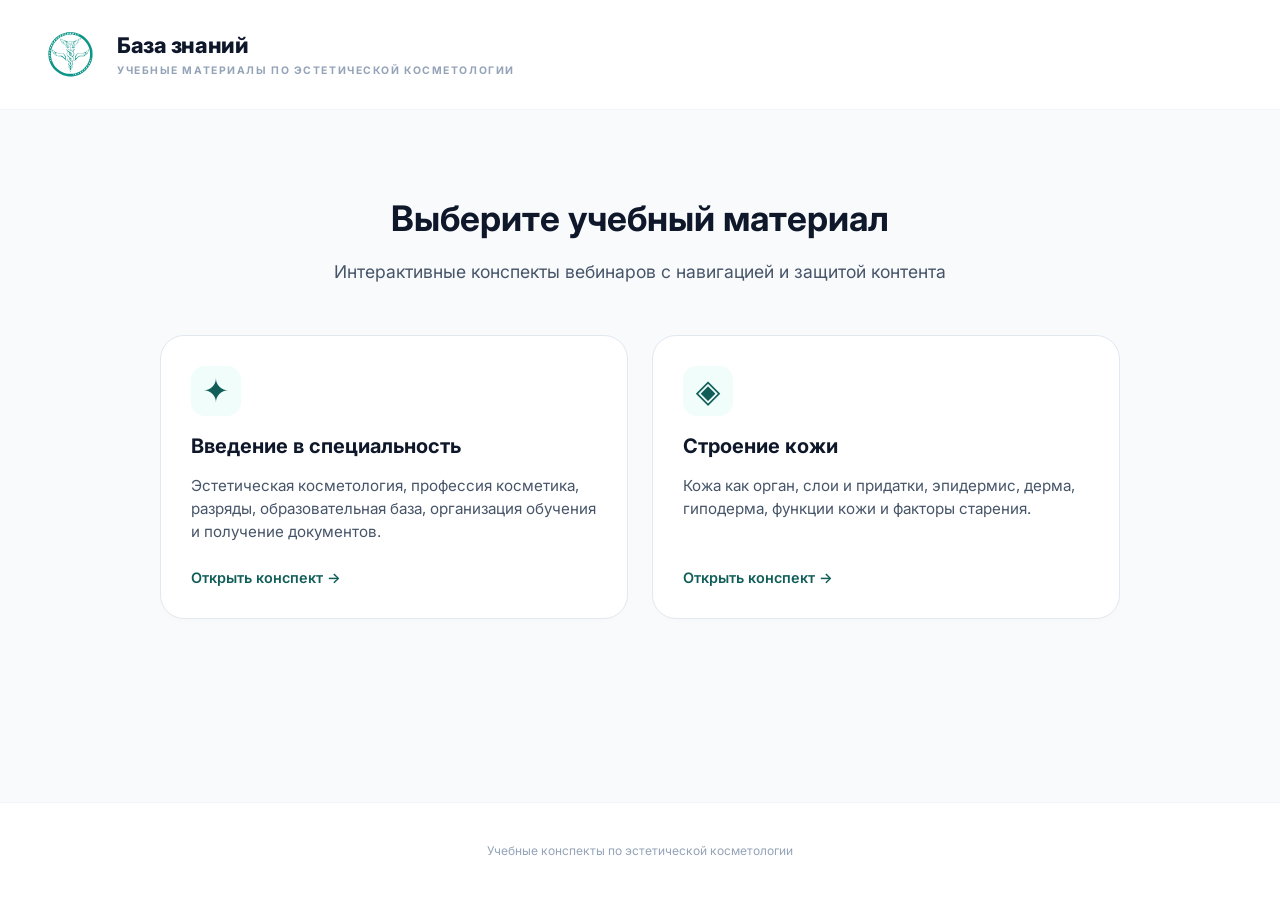
==== index.html @ 7b710b43 "[main] initial commit" ====
<!DOCTYPE html>
<html lang="ru">
<head>
    <meta charset="UTF-8">
    <meta name="viewport" content="width=device-width, initial-scale=1.0">
    <meta name="robots" content="noindex, nofollow">
    <title>Эстетическая косметология — Учебные конспекты</title>
    <link rel="preconnect" href="https://fonts.googleapis.com">
    <link href="https://fonts.googleapis.com/css2?family=Inter:wght@400;500;600;700;800&display=swap" rel="stylesheet">
    <link rel="stylesheet" href="style.css">
    <link rel="icon" type="image/png" href="assets/img/cosmetic-favicon.png">
</head>
<body>

    <header class="app-header">
        <a href="index.html" class="logo">
            <img src="assets/img/cosmetic-logo.svg" alt="logo">
        </a>
        <div>
            <h1>База знаний</h1>
            <p>Учебные материалы по эстетической косметологии</p>
        </div>
    </header>

    <div class="hub-container">
        <div class="hub-header">
            <h1>Выберите учебный материал</h1>
            <p>Интерактивные конспекты вебинаров с навигацией и защитой контента</p>
        </div>

        <div class="cards-grid">


            <a href="components/vvedenie-v-specialnost.html" class="hub-card">
                <div>
                    <div class="hub-icon">✦</div>
                    <h3>Введение в специальность</h3>
                    <p>Эстетическая косметология, профессия косметика, разряды, образовательная база, организация обучения и получение документов.</p>
                </div>
                <div class="btn-link">Открыть конспект &rarr;</div>
            </a>


            <a href="components/stroenie-kozhi.html" class="hub-card">
                <div>
                    <div class="hub-icon">◈</div>
                    <h3>Строение кожи</h3>
                    <p>Кожа как орган, слои и придатки, эпидермис, дерма, гиподерма, функции кожи и факторы старения.</p>
                </div>
                <div class="btn-link">Открыть конспект &rarr;</div>
            </a>
        </div>
    </div>

    <footer class="global-footer">
        Учебные конспекты по эстетической косметологии
    </footer>

    <script src="script.js"></script>
</body>
</html>
---- style.css ----
:root {
    --primary: #0d9488;
    --primary-light: #f0fdfa;
    --primary-border: #ccfbf1;
    --primary-text: #115e59;
    --accent: #10b981;
    --slate-900: #0f172a;
    --slate-850: #1e293b;
    --slate-600: #475569;
    --slate-400: #94a3b8;
    --slate-100: #f1f5f9;
    --bg-main: #f8fafc;
    --bg-card: #ffffff;
    --border-color: #f1f5f9;
    --card-border: #e2e8f0;
}

html {
    min-height: 100%;
    scroll-behavior: smooth;
    font-family: 'Inter', system-ui, -apple-system, sans-serif;
    background-color: var(--bg-main);
}

body {
    min-height: 100vh;
    margin: 0;
    padding: 0;
    display: flex;
    flex-direction: column;
    color: var(--slate-850);
    line-height: 1.4;
    font-size: 1rem;
    /* Защита от выделения текста */
    -webkit-user-select: none;
    -moz-user-select: none;
    -ms-user-select: none;
    user-select: none;
}

*, :after, :before {
    box-sizing: border-box;
    border: 0 solid #e5e7eb;
}

a, a:visited {
    color: var(--primary-text);
}

a:hover {
    color: var(--primary);
}

header.app-header {
    background: white;
    border-bottom: 1px solid var(--slate-100);
    padding: 24px 40px;
    display: flex;
    align-items: center;
    gap: 16px;
}

header.app-header .logo {
    padding: 8px;
    display: flex;
    align-items: center;
    justify-content: center;
}

header.app-header .logo img {
    display: block;
}

header.app-header h1 {
    margin: 0;
    font-size: 1.35rem;
    font-weight: 800;
    color: var(--slate-900);
    letter-spacing: -0.02em;
}

header.app-header p {
    margin: 4px 0 0;
    font-size: 0.65rem;
    color: var(--slate-400);
    text-transform: uppercase;
    letter-spacing: 0.15em;
    font-weight: 700;
}

.layout-container {
    display: flex;
    width: 100%;
    flex: 1 0 auto;
    max-width: 1440px;
    margin: 0 auto;
    gap: 32px;
    padding: 30px 40px;
}

.sidebar {
    width: 320px;
    flex-shrink: 0;
    position: sticky;
    top: 30px;
    height: calc(100vh - 120px);
    overflow-y: auto;
    background: white;
    border: 1px solid var(--border-color);
    border-radius: 24px;
    padding: 24px;
    box-shadow: 0 4px 6px -1px rgba(0, 0, 0, 0.02);
}

.sidebar-top-line {
    margin-bottom: 16px;
    border-bottom: 2px solid var(--slate-100);
    padding-bottom: 10px;
    display: flex;
    justify-content: space-between;
    align-items: center;
}

.sidebar h2 {
    font-size: 0.75rem;
    text-transform: uppercase;
    letter-spacing: 0.1em;
    color: var(--slate-400);
    margin: 0;
}

.sidebar ul.nav-list {
    list-style: none;
    padding: 0;
    margin: 0;
}

.sidebar ul.nav-list li {
    margin-bottom: 14px;
}

.sidebar ul.nav-list a.nav-section-header {
    display: block;
    font-size: 13px;
    font-weight: 700;
    color: var(--slate-900);
    text-decoration: none;
    margin-bottom: 8px;
    padding: 4px 6px;
}

.sidebar ul.nav-list a.nav-section-header:hover {
    color: var(--primary);
}

.sidebar a.active {
    color: var(--primary-text) !important;
    background-color: var(--primary-light);
    border: 1px solid var(--primary-border);
    font-weight: 600;
}

.sidebar .nav-section-header.active {
    color: var(--primary);
    background-color: var(--primary-light);
    border-radius: 10px;
}

.sidebar .sub-index {
    list-style: none;
    margin-left: 6px;
    border-left: 1px solid var(--slate-100);
    padding-left: 6px;
}

.sidebar .sub-index li {
    margin-bottom: 6px;
}

.sidebar .sub-index a {
    display: flex;
    flex-direction: column;
    justify-content: space-between;
    align-items: flex-start;
    gap: 4px;
    font-size: 11.5px;
    font-weight: 500;
    color: var(--slate-600);
    text-decoration: none;
    padding: 4px 8px;
    border-radius: 8px;
    transition: all 0.15s ease;
    border: 1px solid transparent;
}

.sidebar .sub-index a:hover {
    color: var(--primary-text);
    background-color: var(--primary-light);
}

.sidebar .tc-mini {
    font-size: 0.6rem;
    color: var(--slate-600);
    background: var(--slate-100);
    font-family: inherit;
    padding: 2px 10px;
    border-radius: 999px;
    border: 1px solid var(--card-border);
    font-weight: 600;
    letter-spacing: 0.02em;
    white-space: nowrap;
    margin-left: auto;
    max-width: 100%;
    overflow: hidden;
    text-overflow: ellipsis;
}

.main-content {
    flex-grow: 1;
    min-width: 0;
}

.category-divider {
    margin-top: 40px;
    margin-bottom: 24px;
    border-bottom: 1px solid var(--card-border);
    padding-bottom: 12px;
}

.category-divider:first-of-type {
    margin-top: 0;
}

.category-divider h2 {
    font-size: 1.6rem;
    font-weight: 800;
    color: var(--slate-900);
    margin: 0;
    letter-spacing: -0.02em;
}

.category-description {
    color: var(--slate-600);
    margin-top: 8px;
    line-height: 1.5;
}

blockquote {
    border-left: 4px solid #f59e0b;
    background: #fef3c7;
    padding: 16px 20px;
    margin: 16px 0;
    border-radius: 0 16px 16px 0;
    color: #78350f;
    line-height: 1.5;
}

.test-card {
    background: var(--bg-card);
    border: 1px solid var(--border-color);
    border-radius: 24px;
    padding: 30px;
    margin-bottom: 24px;
    box-shadow: 0 4px 6px -1px rgba(0, 0, 0, 0.01), 0 2px 4px -2px rgba(0, 0, 0, 0.01);
    transition: transform 0.22s ease, box-shadow 0.22s ease;
}

.test-card:hover {
    box-shadow: 0 12px 20px -8px rgba(0, 0, 0, 0.03), 0 4px 8px -4px rgba(0, 0, 0, 0.03);
}

.test-card h3 {
    margin-top: 0;
    color: var(--slate-900);
    font-size: 1.15rem;
    font-weight: 700;
    margin-bottom: 16px;
    display: flex;
    align-items: center;
    justify-content: space-between;
    flex-wrap: wrap;
    gap: 12px;
    border-bottom: 1px solid var(--border-color);
    padding-bottom: 14px;
}

.timestamp {
    font-size: 0.75rem;
    color: var(--slate-600);
    background: var(--slate-100);
    font-family: inherit;
    padding: 4px 10px;
    border-radius: 999px;
    border: 1px solid var(--card-border);
    font-weight: 600;
    letter-spacing: 0.02em;
    white-space: nowrap;
}

.timestamp-sub {
    font-size: 9px;
    color: var(--slate-600);
    background: var(--slate-100);
    border: 1px solid var(--card-border);
    padding: 1px 4px;
    border-radius: 4px;
    font-family: inherit;
    margin-right: 4px;
    font-weight: 600;
    display: inline-block;
    white-space: nowrap;
}

.hand-position {
    background-color: var(--primary-light);
    border: 1px solid var(--primary-border);
    color: var(--primary-text);
    border-radius: 14px;
    padding: 16px 20px;
    margin: 16px 0;
    font-weight: 500;
    line-height: 1.5;
}

.warning {
    background-color: #fef2f2;
    border-left: 4px solid #ef4444;
    color: #7f1d1d;
    border-radius: 0 14px 14px 0;
    padding: 16px 20px;
    margin: 16px 0;
    line-height: 1.5;
}

.note {
    background-color: #fffbeb;
    border-left: 4px solid #f59e0b;
    color: #78350f;
    border-radius: 0 14px 14px 0;
    padding: 16px 20px;
    margin: 16px 0;
    line-height: 1.5;
}

.tip {
    background-color: #f0fdfa;
    border-left: 4px solid #0d9488;
    color: #115e59;
    border-radius: 0 14px 14px 0;
    padding: 16px 20px;
    margin: 16px 0;
    line-height: 1.5;
}

.key-term {
    background-color: var(--slate-100);
    padding: 2px 6px;
    border-radius: 6px;
}

.split-grid {
    display: grid;
    grid-template-columns: 1fr 1fr;
    gap: 24px;
    margin-top: 16px;
}

.border-red {
    border-color: #fecaca;
}

.border-green {
    border-color: #0d9488;
}

ul.content-list, ol {
    padding-left: 18px;
    margin: 12px 0;
}

ul.content-list li, ol li {
    margin-bottom: 8px;
    color: #334155;
}

ol li {
    line-height: 1.6;
    font-weight: 500;
}

ol li::marker {
    color: var(--primary);
    font-weight: 700;
}

.breath-rhythm-grid {
    margin-top: 18px;
    display: grid;
    grid-template-columns: repeat(auto-fit, minmax(200px, 1fr));
    gap: 16px;
}

.breath-phase {
    display: grid;
    gap: 8px;
    border-radius: 16px;
    padding: 16px;
    line-height: 1.5;
}

.breath-in {
    background-color: #ecfdf5;
    border: 1px solid #a7f3d0;
    color: #065f46;
}

.breath-out {
    background-color: #ecfeff;
    border: 1px solid #a5f3fc;
    color: #075985;
}

.phase-title {
    font-weight: 800;
    letter-spacing: 0.05em;
    display: block;
    margin-bottom: 6px;
}

.scroll-top-btn {
    position: fixed;
    bottom: 30px;
    right: 30px;
    background-color: var(--primary);
    color: white;
    width: 52px;
    height: 52px;
    border-radius: 50%;
    box-shadow: 0 10px 15px -3px rgba(13, 148, 136, 0.3);
    display: flex;
    align-items: center;
    justify-content: center;
    text-decoration: none;
    transition: transform 0.22s ease, background-color 0.22s ease;
    z-index: 1201;
    font-size: 1.25rem;
}

.scroll-top-btn:hover {
    background-color: #0f766e;
    transform: scale(1.05);
}

.scroll-top-btn:visited {
    color: white;
}

footer.global-footer {
    flex-shrink: 0;
    text-align: center;
    color: var(--slate-400);
    font-size: 0.75rem;
    padding: 40px 20px;
    border-top: 1px solid var(--border-color);
    background: white;
    margin-top: 60px;
}

.data-table {
    width: 100%;
    border-collapse: collapse;
    margin: 16px 0;
}

.data-table th, .data-table td {
    padding: 8px;
    border: 1px solid var(--border-color);
}

.menu-toggle-btn {
    position: fixed;
    left: 10px;
    top: 50%;
    transform: translateY(-50%);
    width: 46px;
    height: 46px;
    background-color: var(--primary);
    border: none;
    border-radius: 50%;
    cursor: pointer;
    box-shadow: 0 10px 15px -3px rgba(13, 148, 136, 0.3);
    display: flex;
    align-items: center;
    justify-content: center;
    z-index: 1000;
    color: white;
    touch-action: manipulation;
    -webkit-tap-highlight-color: transparent;
}

.menu-toggle-btn:hover {
    background: var(--primary-text);
}

.hamburger-icon {
    width: 24px;
    height: 20px;
    display: flex;
    flex-direction: column;
    justify-content: space-between;
    pointer-events: none;
}

.hamburger-icon span {
    display: block;
    height: 3px;
    width: 100%;
    background: white;
    border-radius: 4px;
    transition: all 0.2s;
}

.close-sidebar-btn {
    background: #eef3f7;
    border: none;
    width: 36px;
    height: 36px;
    border-radius: 40px;
    display: flex;
    align-items: center;
    justify-content: center;
    cursor: pointer;
    color: var(--primary-text);
    font-size: 1.4rem;
}

.close-sidebar-btn:hover {
    background: #e0eaf0;
    color: var(--primary);
}

@media (min-width: 1025px) {
    .menu-toggle-btn, .close-sidebar-btn { display: none; }
}

@media (max-width: 1024px) {
    .layout-container { flex-direction: column; padding: 20px; }
    .menu-toggle-btn {
        position: absolute;
        top: 28px;
        left: 20px;
        transform: none;
    }
    .sidebar {
        position: fixed; top: 0; left: 0; width: 400px; max-width: 90vw; height: 100vh;
        z-index: 1100; transform: translateX(-100%); transition: transform 0.3s ease;
    }
    .sidebar.open { transform: translateX(0); }
    .split-grid, .breath-rhythm-grid { grid-template-columns: 1fr; }
    .sidebar-overlay {
        position: fixed; top: 0; left: 0; width: 100%; height: 100%;
        background-color: rgba(0,0,0,0.3); z-index: 1050; opacity: 0; visibility: hidden; transition: 0.25s;
    }
    .sidebar-overlay.active { opacity: 1; visibility: visible; }
    body.menu-open { overflow: hidden; }
}


.hub-container {
    width: 100%;
    flex: 1 0 auto;
    max-width: 1000px;
    margin: 60px auto;
    padding: 0 20px;
}
.hub-header {
    text-align: center;
    margin-bottom: 50px;
}
.hub-header h1 {
    font-size: 2.2rem;
    color: var(--slate-900);
    margin-bottom: 12px;
}
.hub-header p {
    color: var(--slate-600);
    font-size: 1.1rem;
}
.cards-grid {
    display: grid;
    grid-template-columns: repeat(auto-fit, minmax(280px, 1fr));
    gap: 24px;
}
.hub-card {
    background: var(--bg-card);
    border: 1px solid var(--card-border);
    border-radius: 24px;
    padding: 30px;
    box-shadow: 0 4px 6px -1px rgba(0, 0, 0, 0.01);
    transition: transform 0.22s ease, box-shadow 0.22s ease;
    display: flex;
    flex-direction: column;
    justify-content: space-between;
    text-decoration: none;
}
.hub-card:hover {
    box-shadow: 0 12px 20px -8px rgba(13, 148, 136, 0.15);
    border-color: var(--primary-border);
}
.hub-card h3 {
    color: var(--slate-900);
    font-size: 1.25rem;
    margin-top: 0;
    margin-bottom: 12px;
    display: flex;
    align-items: center;
    justify-content: space-between;
}
.hub-card p {
    color: var(--slate-600);
    font-size: 0.95rem;
    line-height: 1.5;
    margin-bottom: 24px;
}
.hub-card .btn-link {
    display: inline-flex;
    align-items: center;
    gap: 8px;
    color: var(--primary-text);
    font-weight: 600;
    font-size: 0.9rem;
}
.hub-icon {
    font-size: 2rem;
    margin-bottom: 16px;
    background: var(--primary-light);
    width: 50px;
    height: 50px;
    display: flex;
    align-items: center;
    justify-content: center;
    border-radius: 14px;
}
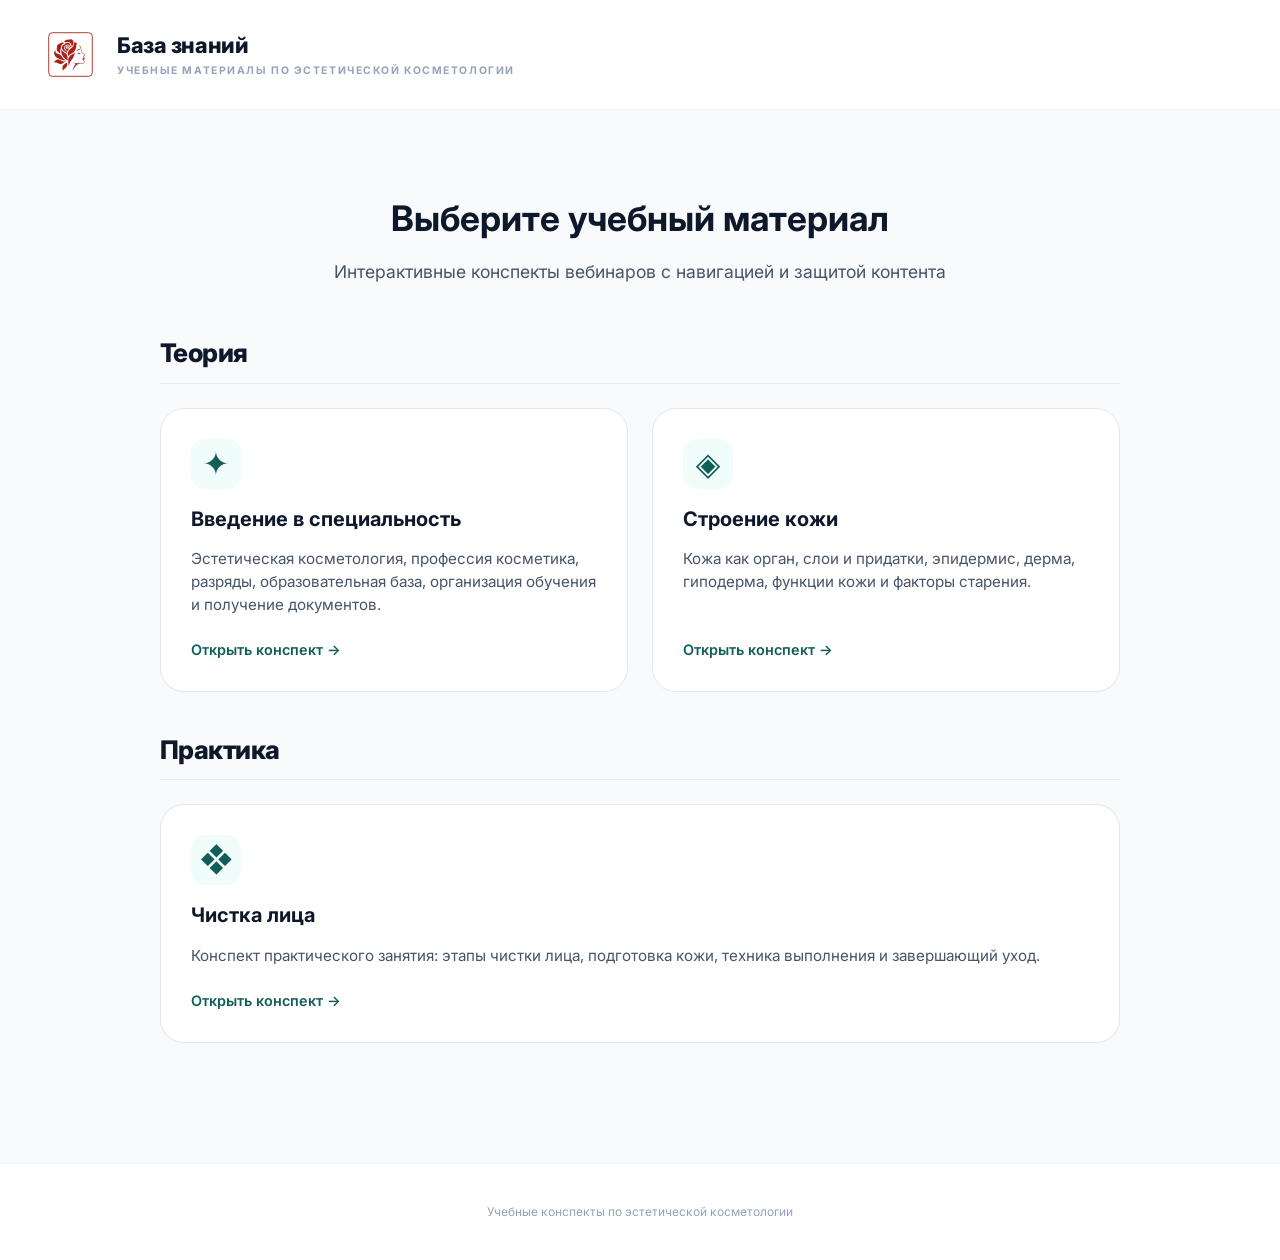
==== commit e849c31e: "[main] removed the right click protection" ====
--- a/index.html
+++ b/index.html
@@ -28,6 +28,10 @@
             <p>Интерактивные конспекты вебинаров с навигацией и защитой контента</p>
         </div>
 
+        <div class="category-divider">
+            <h2>Теория</h2>
+        </div>
+
         <div class="cards-grid">
 
 
@@ -49,6 +53,23 @@
                 </div>
                 <div class="btn-link">Открыть конспект &rarr;</div>
             </a>
+
+        </div>
+
+        <div class="category-divider">
+            <h2>Практика</h2>
+        </div>
+
+        <div class="cards-grid">
+
+            <a href="components/chistka_lica.html" class="hub-card">
+                <div>
+                    <div class="hub-icon">❖</div>
+                    <h3>Чистка лица</h3>
+                    <p>Конспект практического занятия: этапы чистки лица, подготовка кожи, техника выполнения и завершающий уход.</p>
+                </div>
+                <div class="btn-link">Открыть конспект &rarr;</div>
+            </a>
         </div>
     </div>
 
--- a/style.css
+++ b/style.css
@@ -151,6 +151,17 @@
 
 .sidebar ul.nav-list a.nav-section-header:hover {
     color: var(--primary);
+}
+
+.sidebar a.nav-section-header .tc-mini {
+    display: inline-block;
+    margin: 4px 0 0 8px;
+    vertical-align: middle;
+}
+
+.sidebar .sub-index a .tc-mini {
+    align-self: flex-start;
+    margin-left: 0;
 }
 
 .sidebar a.active {
